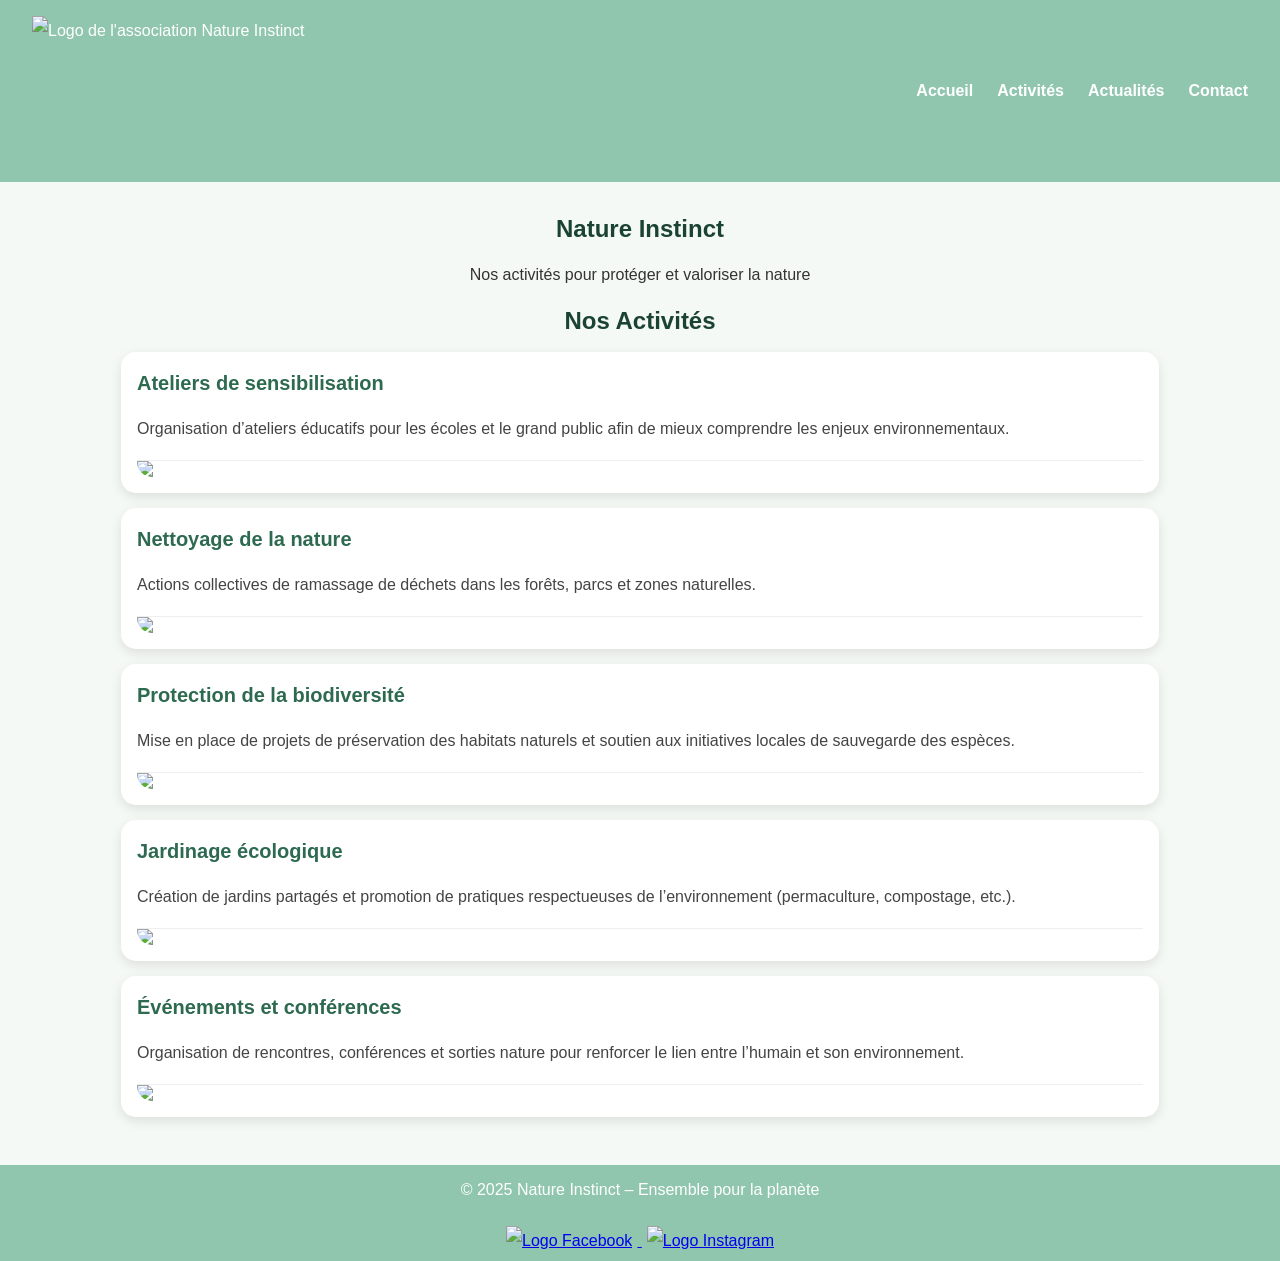
==== activities.html @ 7056c18c "CSS modifications and images links updated from new folders" ====
<!DOCTYPE html>
<html lang="fr">
  <head>
    <meta charset="UTF-8" />
    <meta name="viewport" content="width=device-width, initial-scale=1.0" />
    <link rel="icon" href="/images/NatureInstinct.ico" />
    <link rel="stylesheet" href="/style.css" />

    <title>Nature Instinct</title>
  </head>
  <body>
    <header>
      <!-- LOGO ASSOCIATION -->
      <img
        src="/images/LogoNatureInstinct.png"
        alt="Logo de l'association Nature Instinct"
        id="logo"
      />
      <!-- NAVBAR -->
      <nav>
        <li><a href="/index.html">Accueil</a></li>
        <li><a href="/activities.html">Activités</a></li>
        <li><a href="/actualities.html">Actualités</a></li>
        <li><a href="/contact.html">Contact</a></li>
      </nav>
    </header>
    <main>
      <article>
        <h1>Nature Instinct</h1>
        <p>Nos activités pour protéger et valoriser la nature</p>
      </article>

      <h2>Nos Activités</h2>
      <section class="activities">
        <article class="activity">
          <h3>Ateliers de sensibilisation</h3>
          <p>
            Organisation d’ateliers éducatifs pour les écoles et le grand public
            afin de mieux comprendre les enjeux environnementaux.
            <img src="/images/images activities/developpement-durable.jpg" />
          </p>
        </article>

        <article class="activity">
          <h3>Nettoyage de la nature</h3>
          <p>
            Actions collectives de ramassage de déchets dans les forêts, parcs
            et zones naturelles.
            <img src="/images/images activities/nettoyage.jpg" />
          </p>
        </article>

        <article class="activity">
          <h3>Protection de la biodiversité</h3>
          <p>
            Mise en place de projets de préservation des habitats naturels et
            soutien aux initiatives locales de sauvegarde des espèces.
            <img src="/images/images activities/biodiversite.webp" />
          </p>
        </article>

        <article class="activity">
          <h3>Jardinage écologique</h3>
          <p>
            Création de jardins partagés et promotion de pratiques respectueuses
            de l’environnement (permaculture, compostage, etc.).
            <img src="/images/images activities/potager.jpg" />
          </p>
        </article>

        <article class="activity">
          <h3>Événements et conférences</h3>
          <p>
            Organisation de rencontres, conférences et sorties nature pour
            renforcer le lien entre l’humain et son environnement.
            <img src="/images/images activities/Conférence.jpg" />
          </p>
        </article>
      </section>
    </main>
    <footer>
      <p>&copy; 2025 Nature Instinct – Ensemble pour la planète</p>
      <a href="#">
        <img
          src="/images/logo-facebook.png"
          alt="Logo Facebook"
          id="facebook"
        />
      </a>
      <a href="#">
        <img
          src="/images/Instagram_icon.png.webp"
          alt="Logo Instagram"
          id="instagram"
        />
      </a>
    </footer>
  </body>
</html>
---- style.css ----
* {
  margin: 0;
  padding: 0;
  box-sizing: border-box;
}

body {
  font-family: Arial, sans-serif;
  background: #f5f9f6;
  color: #333;
  line-height: 30px;
}

/* HEADER */
header {
  background: #90c6ae;
  color: white;
  padding: 16px 32px;
  display: flex;
  align-items: center;
  justify-content: space-between;
  flex-wrap: wrap;
}

#logo {
  height: 150px;
}

nav {
  display: flex;
  gap: 24px;
  list-style: none;
}

nav a {
  color: white;
  text-decoration: none;
  font-weight: bold;
  transition: color 0.2s ease;
}

nav a:hover {
  color: #006925;
}
/* ------------------------------------------------------------------------------ */

/* Section principale */
main {
  max-width: 1100px;
  margin: 32px auto;
  padding: 0 16px;
}

section {
  margin-bottom: 48px;
}

h1,
h2 {
  color: #1b4332;
  margin-bottom: 16px;
  text-align: center;
}

p {
  margin-bottom: 16px;
  text-align: center;
}

/* LOGO DANS CARD */
#instagram,
#facebook {
  height: 40px;
  margin: 5px;
}

/* IMAGE ACCUEIL */
#cover {
  display: block;
  margin: 5px auto;
  max-width: 100%;
  height: auto;
}

/* EFFET DE SURVOL SUR LOGO CARD */
.card #facebook:hover {
  transform: rotate(10deg) scale(1.1);
  transition: transform 0.3s ease;
}

.card #instagram:hover {
  transform: rotate(-10deg) scale(1.1);
  transition: transform 0.3s ease;
}

#Home {
  background: #fff;
  border-radius: 12px;
  padding: 32px;
  margin: 32px auto;
  max-width: 1000px;
  box-shadow: 0 4px 12px rgba(0, 0, 0, 0.1);
}

.cards {
  display: flex;
  flex-wrap: wrap;
  gap: 24px;
  justify-content: center;
}

.card {
  padding: 24px;
  text-align: center;
  flex: 1 1 280px;
  background: #f9f9f9;
  border-radius: 10px;
  padding: 24px;
  text-align: center;
  box-shadow: 0 2px 6px rgba(0, 0, 0, 0.08);
  transition: transform 0.3s ease, box-shadow 0.3s ease;
}

.card:hover {
  transform: translateY(-5px);
  box-shadow: 0 6px 14px rgba(0, 0, 0, 0.12);
}

.card h3 {
  margin-bottom: 8px;
  color: #2d6a4f;
}

/* ------------------------------------------------------------------------------- */
/* ACTUALITIES PAGE  */

/* ==== Liste des actualités ==== */
#sea {
  width: 200px;
}

#fnh {
  width: 300px;
}

#zerowaste {
  width: 300px;
}

.news-list {
  display: flex;
  flex-direction: column;
  gap: 40px;
}

/* ==== Article ==== */
.news-item h3 {
  font-size: 24px;
  color: #2d6a4f;
  margin-bottom: 8px;
}

.news-item p {
  line-height: 1.6;
  color: #333;
  text-align: justify;
}

/* ==== Images intégrées ==== */
.news-item img {
  display: block;
  max-width: 100%;
  height: auto;
  margin: 16px auto;
  border-radius: 8px;
}

/* ==== Liens partenaires ==== */
.news-item .partenaire {
  display: inline-block;
  margin: 6px 10px 0 0;
  padding: 8px 14px;
  background: #e9f5ee;
  color: #1b4332;
  text-decoration: none;
  font-weight: bold;
  border-radius: 6px;
  transition: all 0.3s ease;
}

.news-item .partenaire:hover {
  background: #90c6ae;
  color: #fff;
}

/* ACTIVITIES PAGE */

/* ==== Section Activités ==== */
#activities {
  display: grid;
  grid-template-columns: repeat(auto-fit, minmax(280px, 1fr));
  gap: 32px;
  max-width: 1200px;
  margin: 32px auto;
  padding: 0 16px;
}

#activities:hover {
  box-shadow: 0 4px 12px rgba(0, 0, 0, 0.1);
}

/* ==== Carte activités ==== */
.activity {
  background: #fff;
  border-radius: 15px;
  box-shadow: 0 4px 12px rgba(0, 0, 0, 0.1);
  overflow: hidden;
  display: flex;
  flex-direction: column;
  transition: transform 0.3s ease, box-shadow 0.3s ease;
  margin: 15px;
}

.activity:hover {
  transform: translateY(-5px);
  box-shadow: 0 6px 18px rgba(0, 0, 0, 0.15);
}

.activity h3 {
  margin: 16px;
  color: #2d6a4f;
  font-size: 20px;
}

.activity p {
  margin: 0 16px 16px 16px;
  color: #444;
  flex: 1;
  text-align: justify;
}

/* ==== Images dans les cartes ==== */
.activity img {
  width: 100%;
  height: auto;
  display: block;
  border-top: 1px solid #eee;
  border-radius: 0 0 15px 15px;
  margin-top: 16px;
}
/* ------------------------------------------------------------------------------- */
/* FOOTER */
footer {
  background: #90c6ae;
  color: white;
  text-align: center;
  padding-top: 10px;
}

footer a img {
  height: 30px;
  margin: 5px;
  transition: transform 0.2s ease;
}

footer a img:hover {
  transform: scale(1.1);
}
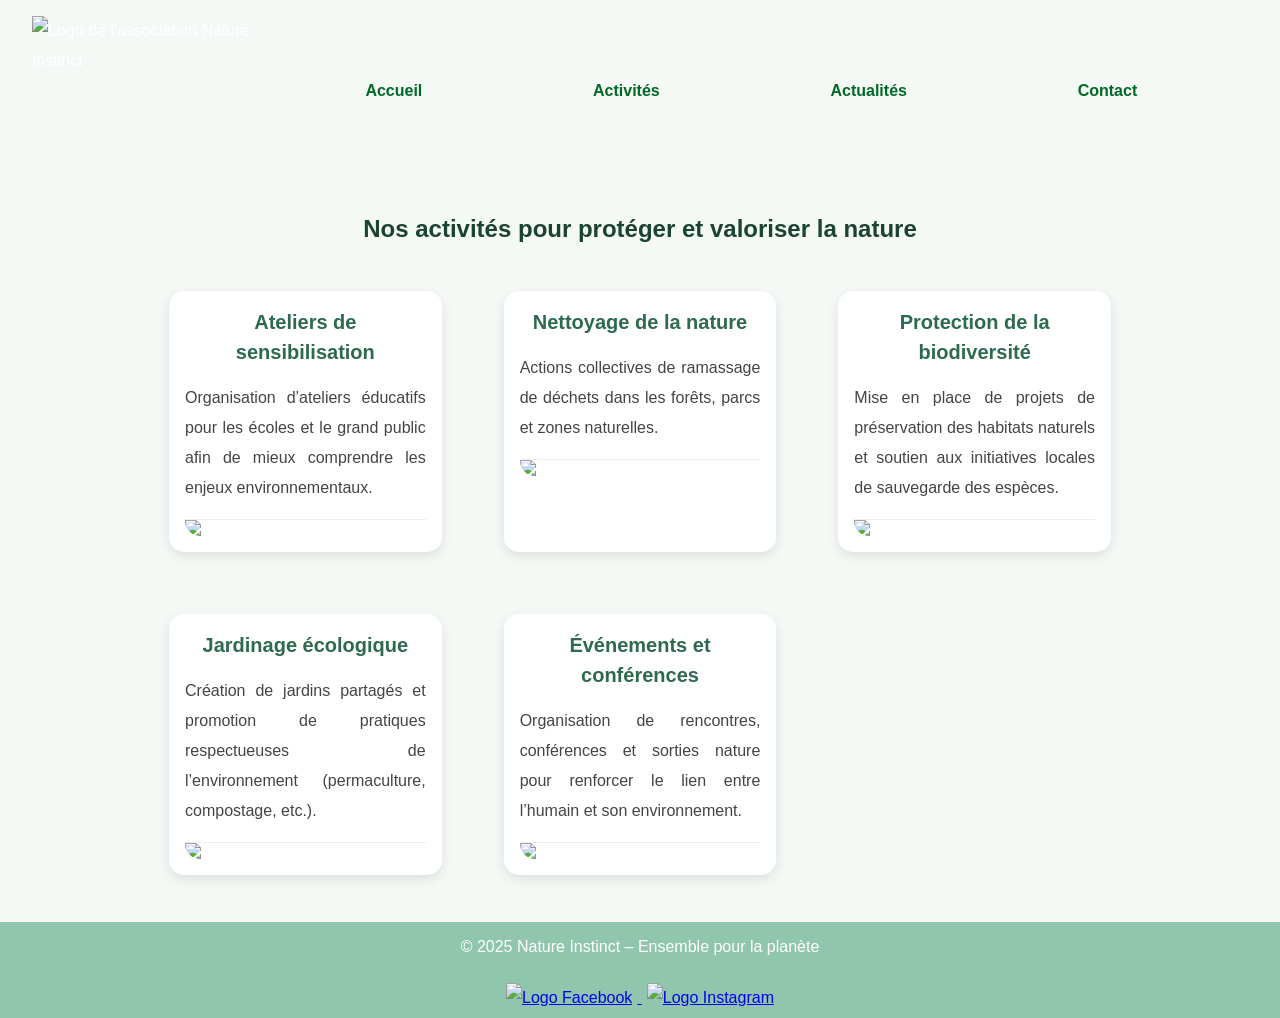
==== commit d66650c3: "CSS updated for activities.html and index.html" ====
--- a/activities.html
+++ b/activities.html
@@ -26,11 +26,9 @@
     </header>
     <main>
       <article>
-        <h1>Nature Instinct</h1>
-        <p>Nos activités pour protéger et valoriser la nature</p>
+        <h1>Nos activités pour protéger et valoriser la nature</h1>
       </article>
 
-      <h2>Nos Activités</h2>
       <section class="activities">
         <article class="activity">
           <h3>Ateliers de sensibilisation</h3>
--- a/style.css
+++ b/style.css
@@ -13,13 +13,12 @@
 
 /* HEADER */
 header {
-  background: #90c6ae;
+  background-image: url("/images/images_index/headercover.jpg");
+  background-size: cover;
   color: white;
   padding: 16px 32px;
   display: flex;
   align-items: center;
-  justify-content: space-between;
-  flex-wrap: wrap;
 }
 
 #logo {
@@ -28,19 +27,21 @@
 
 nav {
   display: flex;
-  gap: 24px;
+  gap: 60px;
   list-style: none;
+  width: 100%;
+  justify-content: space-evenly;
 }
 
 nav a {
-  color: white;
+  color: #006925;
   text-decoration: none;
   font-weight: bold;
   transition: color 0.2s ease;
 }
 
 nav a:hover {
-  color: #006925;
+  color: rgb(108, 179, 0);
 }
 /* ------------------------------------------------------------------------------ */
 
@@ -91,6 +92,18 @@
 .card #instagram:hover {
   transform: rotate(-10deg) scale(1.1);
   transition: transform 0.3s ease;
+}
+
+#actions {
+  margin-top: 80px;
+}
+
+#projects {
+  margin-top: 40px;
+}
+
+#together {
+  margin-top: 90px;
 }
 
 #Home {
@@ -103,8 +116,6 @@
 }
 
 .cards {
-  display: flex;
-  flex-wrap: wrap;
   gap: 24px;
   justify-content: center;
 }
@@ -123,7 +134,7 @@
 
 .card:hover {
   transform: translateY(-5px);
-  box-shadow: 0 6px 14px rgba(0, 0, 0, 0.12);
+  box-shadow: 0 6px 14px rgba(0, 99, 35, 0.209);
 }
 
 .card h3 {
@@ -153,7 +164,17 @@
   gap: 40px;
 }
 
+time {
+  font-style: italic;
+  color: grey;
+}
+
 /* ==== Article ==== */
+.news-item {
+  box-shadow: 0 6px 14px rgba(0, 99, 35, 0.209);
+  padding: 15px;
+}
+
 .news-item h3 {
   font-size: 24px;
   color: #2d6a4f;
@@ -176,6 +197,11 @@
 }
 
 /* ==== Liens partenaires ==== */
+.partenaire {
+  width: 100%;
+  justify-items: center;
+}
+
 .news-item .partenaire {
   display: inline-block;
   margin: 6px 10px 0 0;
@@ -196,17 +222,13 @@
 /* ACTIVITIES PAGE */
 
 /* ==== Section Activités ==== */
-#activities {
+.activities {
   display: grid;
   grid-template-columns: repeat(auto-fit, minmax(280px, 1fr));
   gap: 32px;
   max-width: 1200px;
-  margin: 32px auto;
+  margin: 32px;
   padding: 0 16px;
-}
-
-#activities:hover {
-  box-shadow: 0 4px 12px rgba(0, 0, 0, 0.1);
 }
 
 /* ==== Carte activités ==== */
@@ -219,11 +241,12 @@
   flex-direction: column;
   transition: transform 0.3s ease, box-shadow 0.3s ease;
   margin: 15px;
+  text-align: center;
 }
 
 .activity:hover {
   transform: translateY(-5px);
-  box-shadow: 0 6px 18px rgba(0, 0, 0, 0.15);
+  box-shadow: 0 6px 18px rgba(0, 94, 10, 0.182);
 }
 
 .activity h3 {
@@ -248,6 +271,12 @@
   border-radius: 0 0 15px 15px;
   margin-top: 16px;
 }
+/* -------------------------------------------------------------------------------- */
+/* CONTACT PAGE */
+#form {
+  margin: 15px;
+}
+
 /* ------------------------------------------------------------------------------- */
 /* FOOTER */
 footer {
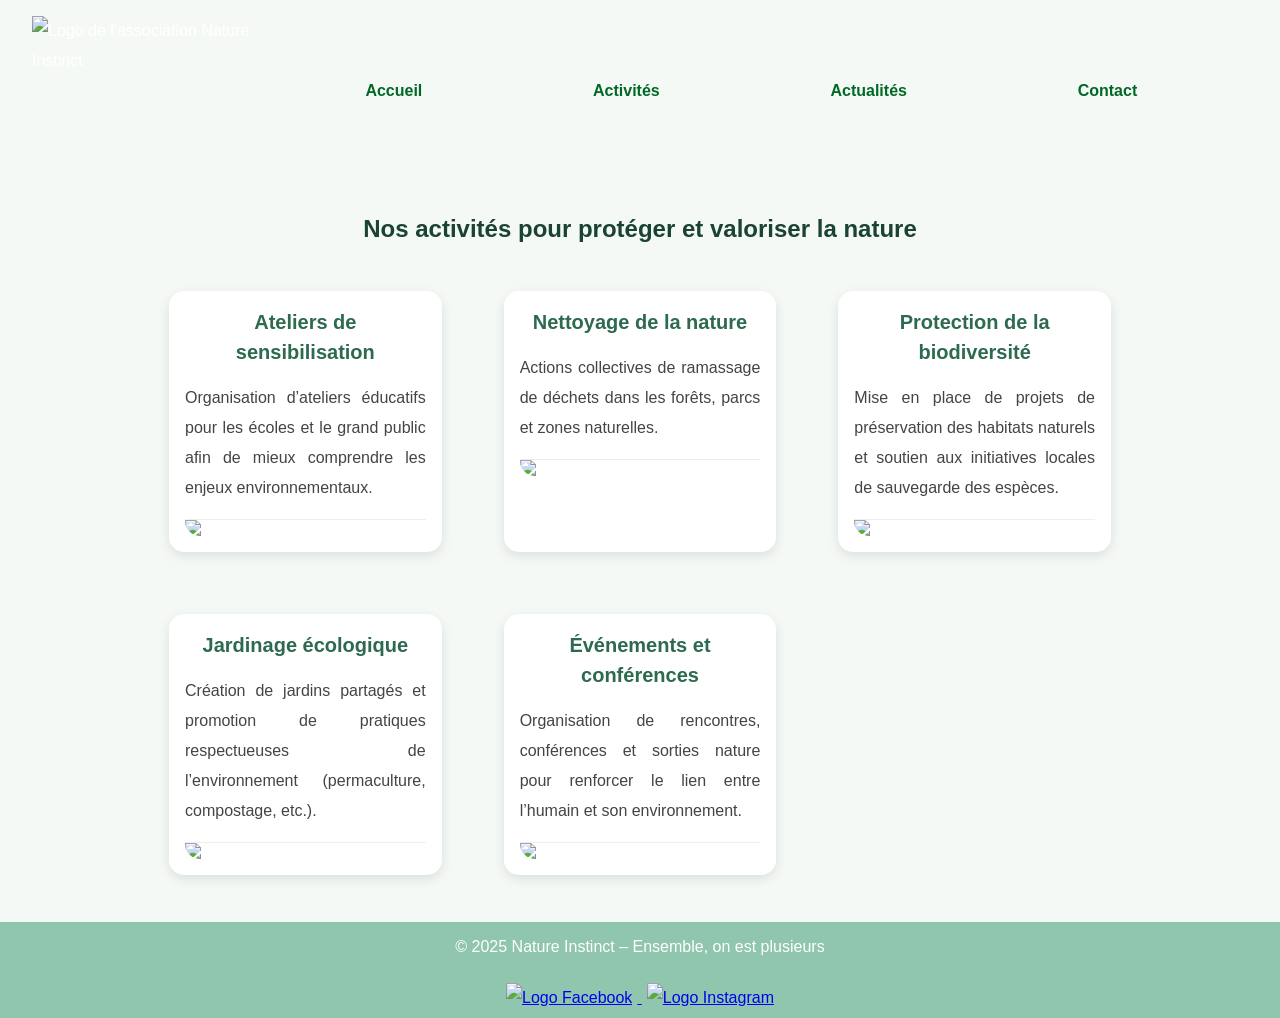
==== commit 9b10b8c1: "Last CSS changes footer and checkboxes." ====
--- a/activities.html
+++ b/activities.html
@@ -77,20 +77,12 @@
       </section>
     </main>
     <footer>
-      <p>&copy; 2025 Nature Instinct – Ensemble pour la planète</p>
+      <p>&copy; 2025 Nature Instinct – Ensemble, on est plusieurs</p>
       <a href="#">
-        <img
-          src="/images/logo-facebook.png"
-          alt="Logo Facebook"
-          id="facebook"
-        />
+        <img src="/images/logo-facebook.png" alt="Logo Facebook" />
       </a>
       <a href="#">
-        <img
-          src="/images/Instagram_icon.png.webp"
-          alt="Logo Instagram"
-          id="instagram"
-        />
+        <img src="/images/Instagram_icon.png.webp" alt="Logo Instagram" />
       </a>
     </footer>
   </body>
--- a/style.css
+++ b/style.css
@@ -25,6 +25,7 @@
   height: 150px;
 }
 
+/* NAVBAR */
 nav {
   display: flex;
   gap: 60px;
@@ -43,7 +44,6 @@
 nav a:hover {
   color: rgb(108, 179, 0);
 }
-/* ------------------------------------------------------------------------------ */
 
 /* Section principale */
 main {
@@ -83,7 +83,7 @@
   height: auto;
 }
 
-/* EFFET DE SURVOL SUR LOGO CARD */
+/* EFFET DE SURVOL SUR LOGO CARD ACCUEIL */
 .card #facebook:hover {
   transform: rotate(10deg) scale(1.1);
   transition: transform 0.3s ease;
@@ -145,7 +145,7 @@
 /* ------------------------------------------------------------------------------- */
 /* ACTUALITIES PAGE  */
 
-/* ==== Liste des actualités ==== */
+/* Liste des actualités */
 #sea {
   width: 200px;
 }
@@ -169,7 +169,7 @@
   color: grey;
 }
 
-/* ==== Article ==== */
+/* Articles */
 .news-item {
   box-shadow: 0 6px 14px rgba(0, 99, 35, 0.209);
   padding: 15px;
@@ -187,7 +187,7 @@
   text-align: justify;
 }
 
-/* ==== Images intégrées ==== */
+/* Images intégrées */
 .news-item img {
   display: block;
   max-width: 100%;
@@ -196,7 +196,7 @@
   border-radius: 8px;
 }
 
-/* ==== Liens partenaires ==== */
+/* Liens partenaires */
 .partenaire {
   width: 100%;
   justify-items: center;
@@ -219,9 +219,9 @@
   color: #fff;
 }
 
-/* ACTIVITIES PAGE */
-
-/* ==== Section Activités ==== */
+/* ACTIVITIES PAGE----------------------------------------------------------- */
+
+/* Section Activités */
 .activities {
   display: grid;
   grid-template-columns: repeat(auto-fit, minmax(280px, 1fr));
@@ -231,7 +231,7 @@
   padding: 0 16px;
 }
 
-/* ==== Carte activités ==== */
+/* Carte activités */
 .activity {
   background: #fff;
   border-radius: 15px;
@@ -262,7 +262,7 @@
   text-align: justify;
 }
 
-/* ==== Images dans les cartes ==== */
+/* Images dans les cartes */
 .activity img {
   width: 100%;
   height: auto;
@@ -271,13 +271,115 @@
   border-radius: 0 0 15px 15px;
   margin-top: 16px;
 }
-/* -------------------------------------------------------------------------------- */
+/* -------------------------------------------------------------------------- */
 /* CONTACT PAGE */
+/* SECTION FORMULAIRE */
+
 #form {
+  max-width: 800px;
+  margin: 15px auto;
+  padding: 15px;
+  background: #fff;
+  border-radius: 12px;
+  box-shadow: 0 4px 12px rgba(0, 0, 0, 0.1);
+}
+
+#form h3 {
+  text-align: center;
+  margin-bottom: 24px;
+  color: #2d5a4a;
+  display: flex;
+  flex-direction: column;
+  align-items: center;
+  color: #2d5a4a;
+}
+
+/* Champs du formulaire */
+form fieldset {
+  border: none;
+  display: flex;
+  flex-direction: column;
+  width: 100%;
+}
+
+form label {
+  font-weight: bold;
+  color: #2d5a4a;
+}
+
+legend {
+  color: #2d5a4a;
+  font-size: 16px;
+  font-weight: bold;
+}
+
+form input[type="text"],
+form input[type="email"],
+form textarea {
+  padding: 10px;
+  border: 1px solid #ccc;
+  border-radius: 8px;
+  font-size: 16px;
+  transition: all 0.3s ease;
+}
+
+/* Focus input */
+form input[type="text"]:focus,
+form input[type="email"]:focus,
+form textarea:focus {
+  border-color: #90c6ae;
+  box-shadow: 0 0 5px rgba(144, 198, 174, 0.5);
+  outline: none;
+}
+
+/* Buttons */
+form #send,
+form #reset {
+  margin-right: 16px;
+}
+
+#checkbox {
+  display: inline-block;
+}
+
+#checkbox input {
   margin: 15px;
 }
 
-/* ------------------------------------------------------------------------------- */
+/* Boutons === impossible à centrer sans <div 😣 */
+#send,
+#reset {
+  padding: 10px 24px;
+  border: none;
+  border-radius: 8px;
+  font-size: 16px;
+  cursor: pointer;
+  margin-right: 16px;
+  transition: transform 0.2s ease, background 0.3s ease;
+  margin-top: 16px;
+}
+
+#send {
+  background: #2d5a4a;
+  color: white;
+}
+
+#send:hover {
+  background: #90c6ae;
+  transform: scale(1.05);
+}
+
+#reset {
+  background: #ccc;
+  color: #333;
+}
+
+#reset:hover {
+  background: #bbb;
+  transform: scale(1.05);
+}
+
+/* -------------------------------------------------------------------------- */
 /* FOOTER */
 footer {
   background: #90c6ae;
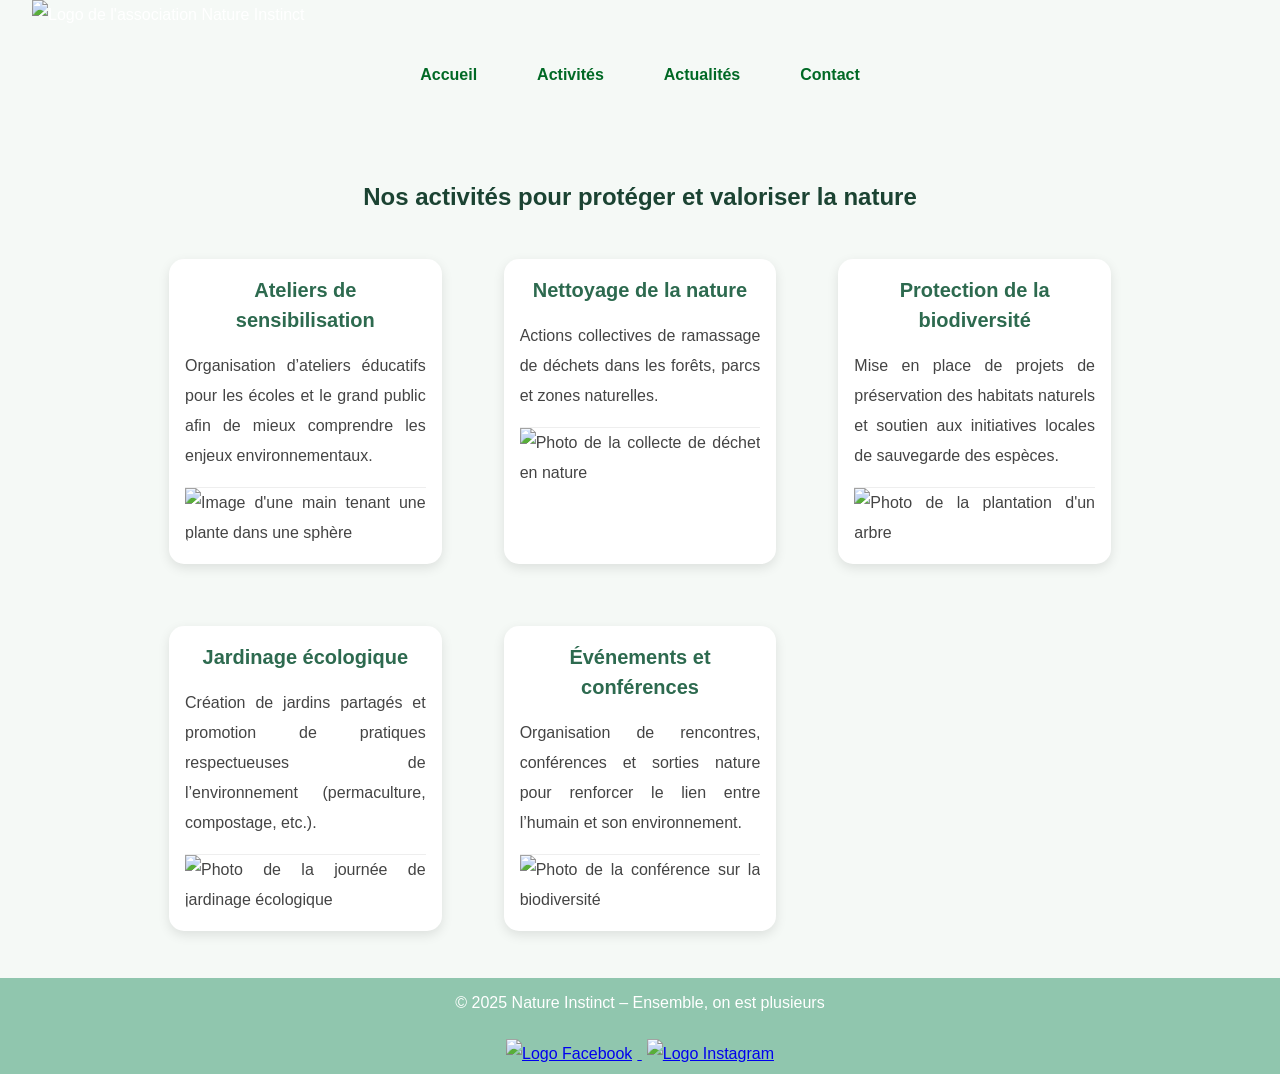
==== commit d57e9827: "Last changes and validation WC3 OK" ====
--- a/activities.html
+++ b/activities.html
@@ -18,10 +18,12 @@
       />
       <!-- NAVBAR -->
       <nav>
-        <li><a href="/index.html">Accueil</a></li>
-        <li><a href="/activities.html">Activités</a></li>
-        <li><a href="/actualities.html">Actualités</a></li>
-        <li><a href="/contact.html">Contact</a></li>
+        <ul>
+          <li><a href="/index.html">Accueil</a></li>
+          <li><a href="/activities.html">Activités</a></li>
+          <li><a href="/actualities.html">Actualités</a></li>
+          <li><a href="/contact.html">Contact</a></li>
+        </ul>
       </nav>
     </header>
     <main>
@@ -35,7 +37,10 @@
           <p>
             Organisation d’ateliers éducatifs pour les écoles et le grand public
             afin de mieux comprendre les enjeux environnementaux.
-            <img src="/images/images activities/developpement-durable.jpg" />
+            <img
+              src="/images/images_activities/developpement-durable.jpg"
+              alt="Image d'une main tenant une plante dans une sphère"
+            />
           </p>
         </article>
 
@@ -44,7 +49,10 @@
           <p>
             Actions collectives de ramassage de déchets dans les forêts, parcs
             et zones naturelles.
-            <img src="/images/images activities/nettoyage.jpg" />
+            <img
+              src="/images/images_activities/nettoyage.jpg"
+              alt="Photo de la collecte de déchet en nature"
+            />
           </p>
         </article>
 
@@ -53,7 +61,10 @@
           <p>
             Mise en place de projets de préservation des habitats naturels et
             soutien aux initiatives locales de sauvegarde des espèces.
-            <img src="/images/images activities/biodiversite.webp" />
+            <img
+              src="/images/images_activities/biodiversite.webp"
+              alt="Photo de la plantation d'un arbre"
+            />
           </p>
         </article>
 
@@ -62,7 +73,10 @@
           <p>
             Création de jardins partagés et promotion de pratiques respectueuses
             de l’environnement (permaculture, compostage, etc.).
-            <img src="/images/images activities/potager.jpg" />
+            <img
+              src="/images/images_activities/potager.jpg"
+              alt="Photo de la journée de jardinage écologique"
+            />
           </p>
         </article>
 
@@ -71,7 +85,10 @@
           <p>
             Organisation de rencontres, conférences et sorties nature pour
             renforcer le lien entre l’humain et son environnement.
-            <img src="/images/images activities/Conférence.jpg" />
+            <img
+              src="/images/images_activities/Conférence.jpg"
+              alt="Photo de la conférence sur la biodiversité"
+            />
           </p>
         </article>
       </section>
--- a/style.css
+++ b/style.css
@@ -19,17 +19,24 @@
   padding: 16px 32px;
   display: flex;
   align-items: center;
+  justify-content: center;
+  height: 150px;
+  position: relative;
+  padding: 0 32px;
 }
 
 #logo {
   height: 150px;
+  position: absolute;
+  left: 32px;
 }
 
 /* NAVBAR */
-nav {
+
+nav ul {
+  list-style: none;
   display: flex;
   gap: 60px;
-  list-style: none;
   width: 100%;
   justify-content: space-evenly;
 }
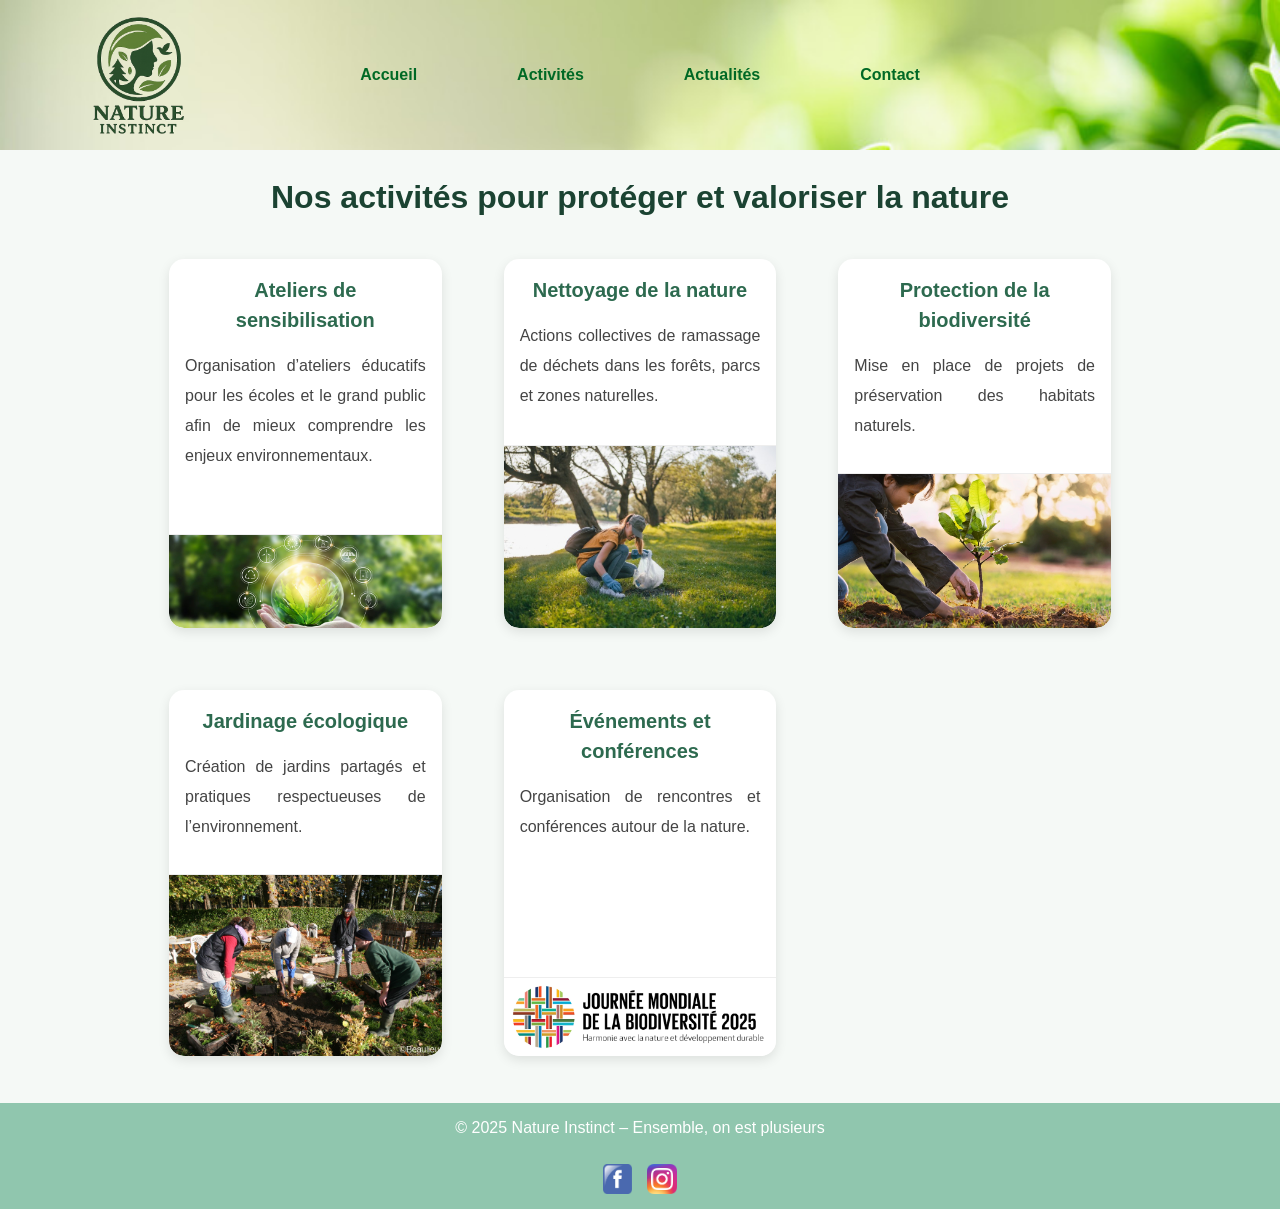
==== commit dd4ea86c: "Amélioration de l'accessibilité" ====
--- a/activities.html
+++ b/activities.html
@@ -1,4 +1,4 @@
-<!DOCTYPE html>
+<!doctype html>
 <html lang="fr">
   <head>
     <meta charset="UTF-8" />
@@ -10,97 +10,94 @@
   </head>
   <body>
     <header>
-      <!-- LOGO ASSOCIATION -->
-      <img
-        src="/images/LogoNatureInstinct.png"
-        alt="Logo de l'association Nature Instinct"
-        id="logo"
-      />
-      <!-- NAVBAR -->
-      <nav>
+      <!-- LOGO -->
+      <div class="logo">
+        <a href="/index.html">
+          <img
+            src="/images/LogoNatureInstinct.png"
+            alt="Accueil - Nature Instinct"
+            class="logo"
+          />
+        </a>
+      </div>
+      <!-- NAVIGATION -->
+      <nav aria-label="Navigation principale">
         <ul>
           <li><a href="/index.html">Accueil</a></li>
-          <li><a href="/activities.html">Activités</a></li>
+          <li><a href="/activities.html" aria-current="page">Activités</a></li>
           <li><a href="/actualities.html">Actualités</a></li>
           <li><a href="/contact.html">Contact</a></li>
         </ul>
       </nav>
     </header>
-    <main>
-      <article>
-        <h1>Nos activités pour protéger et valoriser la nature</h1>
-      </article>
+    <main id="main-content">
+      <h1>Nos activités pour protéger et valoriser la nature</h1>
 
-      <section class="activities">
+      <section class="activities" aria-labelledby="activities-title">
+        <h2 id="activities-title" class="visually-hidden">
+          Liste des activités
+        </h2>
         <article class="activity">
           <h3>Ateliers de sensibilisation</h3>
           <p>
             Organisation d’ateliers éducatifs pour les écoles et le grand public
             afin de mieux comprendre les enjeux environnementaux.
-            <img
-              src="/images/images_activities/developpement-durable.jpg"
-              alt="Image d'une main tenant une plante dans une sphère"
-            />
           </p>
+          <img
+            src="/images/images_activities/developpement-durable.jpg"
+            alt="Main tenant une plante symbolisant le développement durable"
+          />
         </article>
-
         <article class="activity">
           <h3>Nettoyage de la nature</h3>
           <p>
             Actions collectives de ramassage de déchets dans les forêts, parcs
             et zones naturelles.
-            <img
-              src="/images/images_activities/nettoyage.jpg"
-              alt="Photo de la collecte de déchet en nature"
-            />
           </p>
+          <img
+            src="/images/images_activities/nettoyage.jpg"
+            alt="Collecte de déchets en pleine nature"
+          />
         </article>
-
         <article class="activity">
           <h3>Protection de la biodiversité</h3>
-          <p>
-            Mise en place de projets de préservation des habitats naturels et
-            soutien aux initiatives locales de sauvegarde des espèces.
-            <img
-              src="/images/images_activities/biodiversite.webp"
-              alt="Photo de la plantation d'un arbre"
-            />
-          </p>
+          <p>Mise en place de projets de préservation des habitats naturels.</p>
+          <img
+            src="/images/images_activities/biodiversite.webp"
+            alt="Plantation d’un arbre pour préserver la biodiversité"
+          />
         </article>
-
         <article class="activity">
           <h3>Jardinage écologique</h3>
           <p>
-            Création de jardins partagés et promotion de pratiques respectueuses
-            de l’environnement (permaculture, compostage, etc.).
-            <img
-              src="/images/images_activities/potager.jpg"
-              alt="Photo de la journée de jardinage écologique"
-            />
+            Création de jardins partagés et pratiques respectueuses de
+            l’environnement.
           </p>
+          <img
+            src="/images/images_activities/potager.jpg"
+            alt="Jardinage écologique dans un potager"
+          />
         </article>
-
         <article class="activity">
           <h3>Événements et conférences</h3>
-          <p>
-            Organisation de rencontres, conférences et sorties nature pour
-            renforcer le lien entre l’humain et son environnement.
-            <img
-              src="/images/images_activities/Conférence.jpg"
-              alt="Photo de la conférence sur la biodiversité"
-            />
-          </p>
+          <p>Organisation de rencontres et conférences autour de la nature.</p>
+          <img
+            src="/images/images_activities/Conférence.jpg"
+            alt="Conférence sur la biodiversité"
+          />
         </article>
       </section>
     </main>
     <footer>
       <p>&copy; 2025 Nature Instinct – Ensemble, on est plusieurs</p>
-      <a href="#">
-        <img src="/images/logo-facebook.png" alt="Logo Facebook" />
-      </a>
-      <a href="#">
-        <img src="/images/Instagram_icon.png.webp" alt="Logo Instagram" />
-      </a>
+      <nav aria-label="Réseaux sociaux">
+        <a href="#" aria-label="Facebook Nature Instinct">
+          <img src="/images/logo-facebook.png" alt="" />
+        </a>
+        <a href="#" aria-label="Instagram Nature Instinct">
+          <img src="/images/Instagram_icon.png.webp" alt="" />
+        </a>
+      </nav>
     </footer>
   </body>
 </html>
--- a/style.css
+++ b/style.css
@@ -23,9 +23,10 @@
   height: 150px;
   position: relative;
   padding: 0 32px;
-}
-
-#logo {
+  width: 100%;
+}
+
+.logo {
   height: 150px;
   position: absolute;
   left: 32px;
@@ -36,9 +37,10 @@
 nav ul {
   list-style: none;
   display: flex;
-  gap: 60px;
-  width: 100%;
-  justify-content: space-evenly;
+  gap: 100px;
+  justify-content: center;
+  align-items: center;
+  flex-wrap: wrap;
 }
 
 nav a {
@@ -50,6 +52,24 @@
 
 nav a:hover {
   color: rgb(108, 179, 0);
+}
+
+@media (max-width: 768px) {
+  nav ul {
+    /* flex-direction: column; */
+    gap: 16px;
+  }
+
+  header {
+    /* flex-direction: column; */
+    height: auto;
+    padding: 16px;
+  }
+
+  .logo {
+    position: static;
+    margin-bottom: 10px;
+  }
 }
 
 /* Section principale */
@@ -136,7 +156,9 @@
   padding: 24px;
   text-align: center;
   box-shadow: 0 2px 6px rgba(0, 0, 0, 0.08);
-  transition: transform 0.3s ease, box-shadow 0.3s ease;
+  transition:
+    transform 0.3s ease,
+    box-shadow 0.3s ease;
 }
 
 .card:hover {
@@ -207,6 +229,7 @@
 .partenaire {
   width: 100%;
   justify-items: center;
+  list-style: none;
 }
 
 .news-item .partenaire {
@@ -246,7 +269,9 @@
   overflow: hidden;
   display: flex;
   flex-direction: column;
-  transition: transform 0.3s ease, box-shadow 0.3s ease;
+  transition:
+    transform 0.3s ease,
+    box-shadow 0.3s ease;
   margin: 15px;
   text-align: center;
 }
@@ -277,6 +302,15 @@
   border-top: 1px solid #eee;
   border-radius: 0 0 15px 15px;
   margin-top: 16px;
+}
+
+.visually-hidden {
+  position: absolute;
+  width: 1px;
+  height: 1px;
+  margin: -1px;
+  overflow: hidden;
+  clip: rect(0, 0, 0, 0);
 }
 /* -------------------------------------------------------------------------- */
 /* CONTACT PAGE */
@@ -362,7 +396,9 @@
   font-size: 16px;
   cursor: pointer;
   margin-right: 16px;
-  transition: transform 0.2s ease, background 0.3s ease;
+  transition:
+    transform 0.2s ease,
+    background 0.3s ease;
   margin-top: 16px;
 }
 
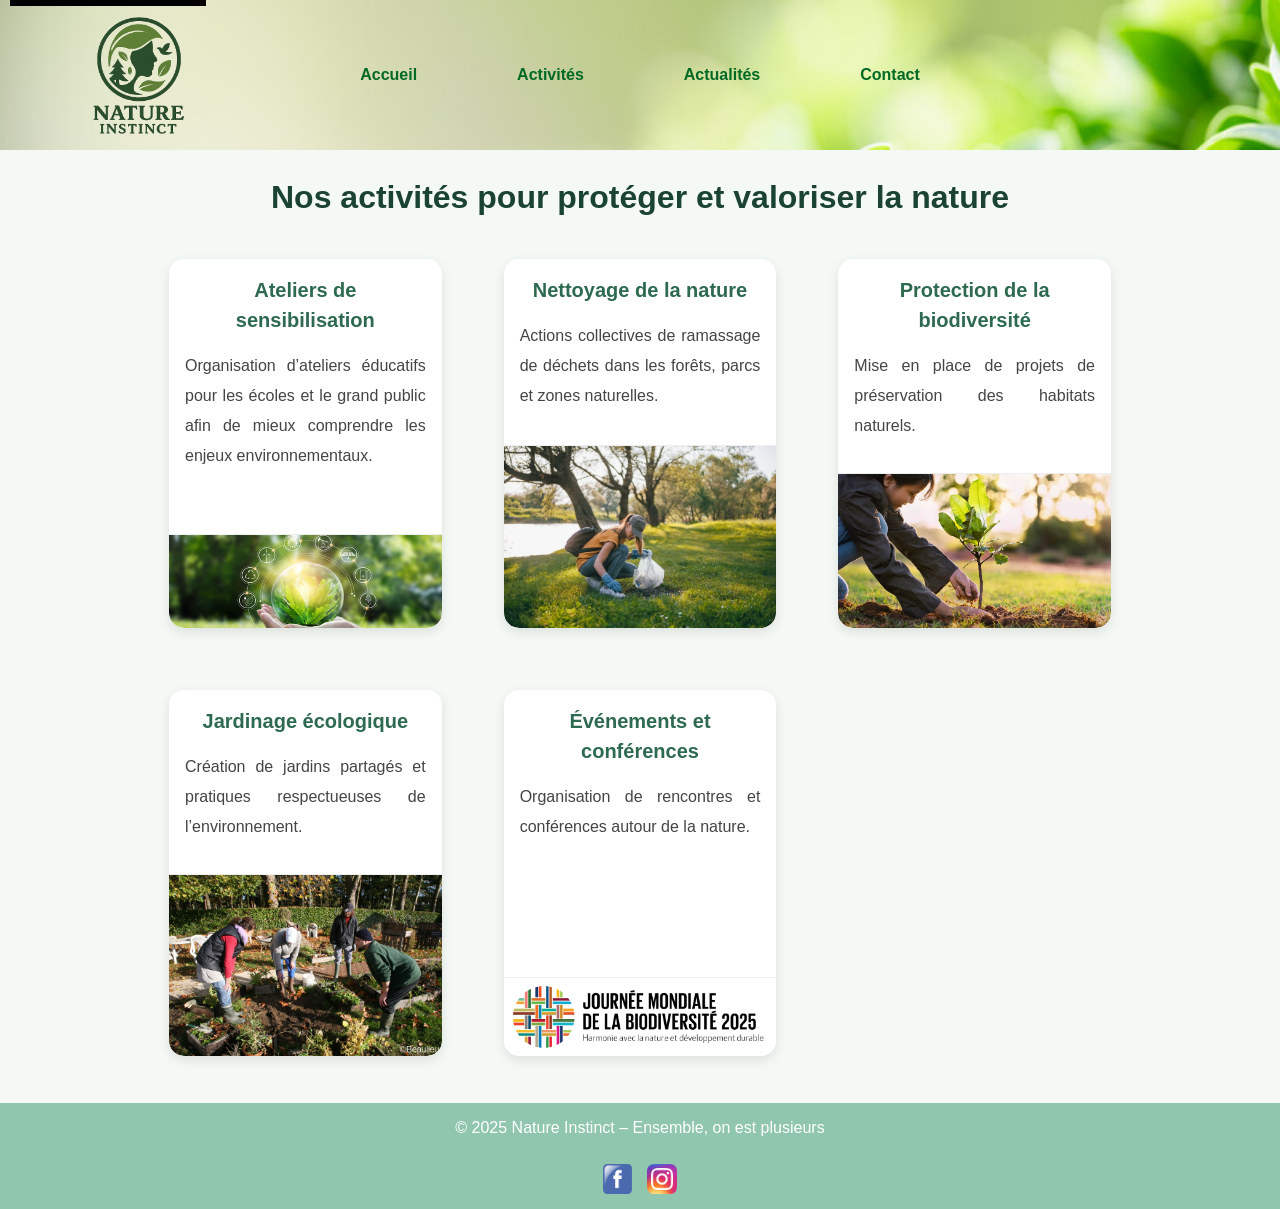
==== commit ba50d0a1: "Amélioration de l'accessibilité" ====
--- a/activities.html
+++ b/activities.html
@@ -6,9 +6,10 @@
     <link rel="icon" href="/images/NatureInstinct.ico" />
     <link rel="stylesheet" href="/style.css" />
 
-    <title>Nature Instinct</title>
+    <title>Nature Instinct - Activités</title>
   </head>
   <body>
+    <a href="#main-content" class="skip-link"> Aller au contenu principal </a>
     <header>
       <!-- LOGO -->
       <div class="logo">
--- a/style.css
+++ b/style.css
@@ -440,3 +440,28 @@
 footer a img:hover {
   transform: scale(1.1);
 }
+
+/* --------------------------- ACCESSIBILITE ---------------------------------*/
+.skip-link {
+  position: absolute;
+  top: -40px;
+  left: 10px;
+  background: #000;
+  color: #fff;
+  padding: 8px;
+  z-index: 100;
+  text-decoration: none;
+}
+
+/* Quand on focus (TAB) */
+.skip-link:focus {
+  top: 10px;
+}
+
+a:focus,
+button:focus,
+input:focus,
+textarea:focus {
+  outline: 3px solid #90c6ae;
+  outline-offset: 2px;
+}
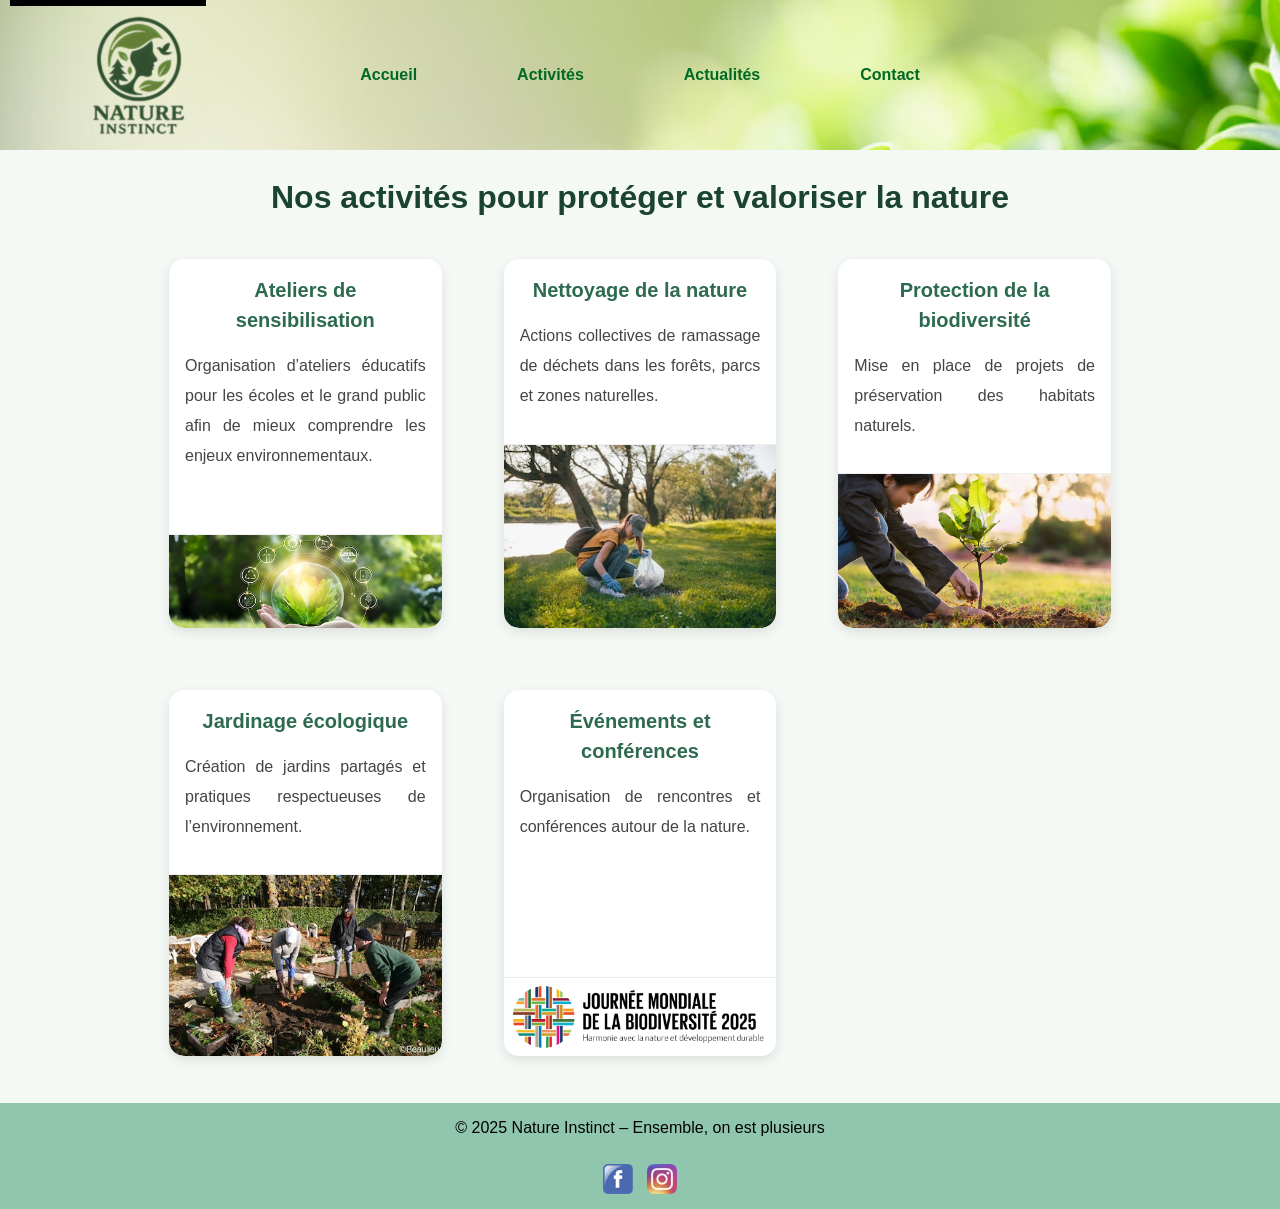
==== commit c4855e43: "Modif pour optimisation: Lighthouse et Wave = 100%" ====
--- a/activities.html
+++ b/activities.html
@@ -3,8 +3,12 @@
   <head>
     <meta charset="UTF-8" />
     <meta name="viewport" content="width=device-width, initial-scale=1.0" />
+    <meta
+      name="description"
+      content="Natural Instinct - L'association qui vous reconnecte à la nature"
+    />
     <link rel="icon" href="/images/NatureInstinct.ico" />
-    <link rel="stylesheet" href="/style.css" />
+    <link rel="stylesheet" href="/minified.css" />
 
     <title>Nature Instinct - Activités</title>
   </head>
@@ -15,7 +19,7 @@
       <div class="logo">
         <a href="/index.html">
           <img
-            src="/images/LogoNatureInstinct.png"
+            src="/images/LogoNatureInstinct.webp"
             alt="Accueil - Nature Instinct"
             class="logo"
           />
@@ -45,7 +49,7 @@
             afin de mieux comprendre les enjeux environnementaux.
           </p>
           <img
-            src="/images/images_activities/developpement-durable.jpg"
+            src="/images/images_activities/developpement-durable.webp"
             alt="Main tenant une plante symbolisant le développement durable"
           />
         </article>
@@ -56,7 +60,7 @@
             et zones naturelles.
           </p>
           <img
-            src="/images/images_activities/nettoyage.jpg"
+            src="/images/images_activities/nettoyage.webp"
             alt="Collecte de déchets en pleine nature"
           />
         </article>
@@ -75,7 +79,7 @@
             l’environnement.
           </p>
           <img
-            src="/images/images_activities/potager.jpg"
+            src="/images/images_activities/potager.webp"
             alt="Jardinage écologique dans un potager"
           />
         </article>
@@ -83,7 +87,7 @@
           <h3>Événements et conférences</h3>
           <p>Organisation de rencontres et conférences autour de la nature.</p>
           <img
-            src="/images/images_activities/Conférence.jpg"
+            src="/images/images_activities/Conférence.webp"
             alt="Conférence sur la biodiversité"
           />
         </article>
@@ -96,7 +100,7 @@
           <img src="/images/logo-facebook.png" alt="" />
         </a>
         <a href="#" aria-label="Instagram Nature Instinct">
-          <img src="/images/Instagram_icon.png.webp" alt="" />
+          <img src="/images/Instagram_icon.webp" alt="" />
         </a>
       </nav>
     </footer>
--- a/minified.css
+++ b/minified.css
@@ -0,0 +1 @@
+*{margin:0;padding:0;box-sizing:border-box}body{font-family:Arial,sans-serif;background:#f5f9f6;color:#333;line-height:30px}header{background-image:url(/images/images_index/headercover.jpg);background-size:cover;color:#fff;padding:16px 32px;display:flex;align-items:center;justify-content:center;height:150px;position:relative;padding:0 32px;width:100%}.logo{height:150px;position:absolute;left:32px}nav ul{list-style:none;display:flex;gap:100px;justify-content:center;align-items:center;flex-wrap:wrap}nav a{color:#006925;text-decoration:none;font-weight:700;transition:color 0.2s ease}nav a:hover{color:#6cb300}@media (max-width:768px){nav ul{gap:16px}header{height:auto;padding:16px}.logo{position:static;margin-bottom:10px}}main{max-width:1100px;margin:32px auto;padding:0 16px}section{margin-bottom:48px}h1,h2{color:#1b4332;margin-bottom:16px;text-align:center}p{margin-bottom:16px;text-align:center}#instagram,#facebook{height:40px;margin:5px}#cover{display:block;margin:5px auto;max-width:100%;height:auto}.card #facebook:hover{transform:rotate(10deg) scale(1.1);transition:transform 0.3s ease}.card #instagram:hover{transform:rotate(-10deg) scale(1.1);transition:transform 0.3s ease}#actions{margin-top:80px}#projects{margin-top:40px}#together{margin-top:90px}#Home{background:#fff;border-radius:12px;padding:32px;margin:32px auto;max-width:1000px;box-shadow:0 4px 12px rgb(0 0 0 / .1)}.cards{gap:24px;justify-content:center}.card{padding:24px;text-align:center;flex:1 1 280px;background:#f9f9f9;border-radius:10px;padding:24px;text-align:center;box-shadow:0 2px 6px rgb(0 0 0 / .08);transition:transform 0.3s ease,box-shadow 0.3s ease}.card:hover{transform:translateY(-5px);box-shadow:0 6px 14px rgb(0 99 35 / .209)}.card h3{margin-bottom:8px;color:#2d6a4f}#sea{width:200px}#fnh{width:300px}#zerowaste{width:300px}.news-list{display:flex;flex-direction:column;gap:40px}time{font-style:italic;color:grey}.news-item{box-shadow:0 6px 14px rgb(0 99 35 / .209);padding:15px}.news-item h3{font-size:24px;color:#2d6a4f;margin-bottom:8px}.news-item p{line-height:1.6;color:#333;text-align:justify}.news-item img{display:block;max-width:100%;height:auto;margin:16px auto;border-radius:8px}.partenaire{width:100%;justify-items:center;list-style:none}.news-item .partenaire{display:inline-block;margin:6px 10px 0 0;padding:8px 14px;background:#e9f5ee;color:#1b4332;text-decoration:none;font-weight:700;border-radius:6px;transition:all 0.3s ease}.news-item .partenaire:hover{background:#90c6ae;color:#fff}.activities{display:grid;grid-template-columns:repeat(auto-fit,minmax(280px,1fr));gap:32px;max-width:1200px;margin:32px;padding:0 16px}.activity{background:#fff;border-radius:15px;box-shadow:0 4px 12px rgb(0 0 0 / .1);overflow:hidden;display:flex;flex-direction:column;transition:transform 0.3s ease,box-shadow 0.3s ease;margin:15px;text-align:center}.activity:hover{transform:translateY(-5px);box-shadow:0 6px 18px rgb(0 94 10 / .182)}.activity h3{margin:16px;color:#2d6a4f;font-size:20px}.activity p{margin:0 16px 16px 16px;color:#444;flex:1;text-align:justify}.activity img{width:100%;height:auto;display:block;border-top:1px solid #eee;border-radius:0 0 15px 15px;margin-top:16px}.visually-hidden{position:absolute;width:1px;height:1px;margin:-1px;overflow:hidden;clip:rect(0,0,0,0)}#form{max-width:800px;margin:15px auto;padding:15px;background:#fff;border-radius:12px;box-shadow:0 4px 12px rgb(0 0 0 / .1)}#form h3{text-align:center;margin-bottom:24px;color:#2d5a4a;display:flex;flex-direction:column;align-items:center;color:#2d5a4a}form fieldset{border:none;display:flex;flex-direction:column;width:100%}form label{font-weight:700;color:#2d5a4a}legend{color:#2d5a4a;font-size:16px;font-weight:700}form input[type="text"],form input[type="email"],form textarea{padding:10px;border:1px solid #ccc;border-radius:8px;font-size:16px;transition:all 0.3s ease}form input[type="text"]:focus,form input[type="email"]:focus,form textarea:focus{border-color:#90c6ae;box-shadow:0 0 5px rgb(144 198 174 / .5);outline:none}form #send,form #reset{margin-right:16px}#checkbox{display:inline-block}#checkbox input{margin:15px}#send,#reset{padding:10px 24px;border:none;border-radius:8px;font-size:16px;cursor:pointer;margin-right:16px;transition:transform 0.2s ease,background 0.3s ease;margin-top:16px}#send{background:#2d5a4a;color:#fff}#send:hover{background:#90c6ae;transform:scale(1.05)}#reset{background:#ccc;color:#333}#reset:hover{background:#bbb;transform:scale(1.05)}.button{display:flex;justify-content:center;gap:16px;margin-top:16px}footer{background:#90c6ae;color:#fff;text-align:center;padding-top:10px}footer a img{height:30px;margin:5px;transition:transform 0.2s ease}footer a img:hover{transform:scale(1.1)}.skip-link{position:absolute;top:-40px;left:10px;background:#000;color:#fff;padding:8px;z-index:100;text-decoration:none}.skip-link:focus{top:10px}a:focus,button:focus,input:focus,textarea:focus{outline:3px solid #90c6ae;outline-offset:2px}footer p{color:black}time{color:black}
